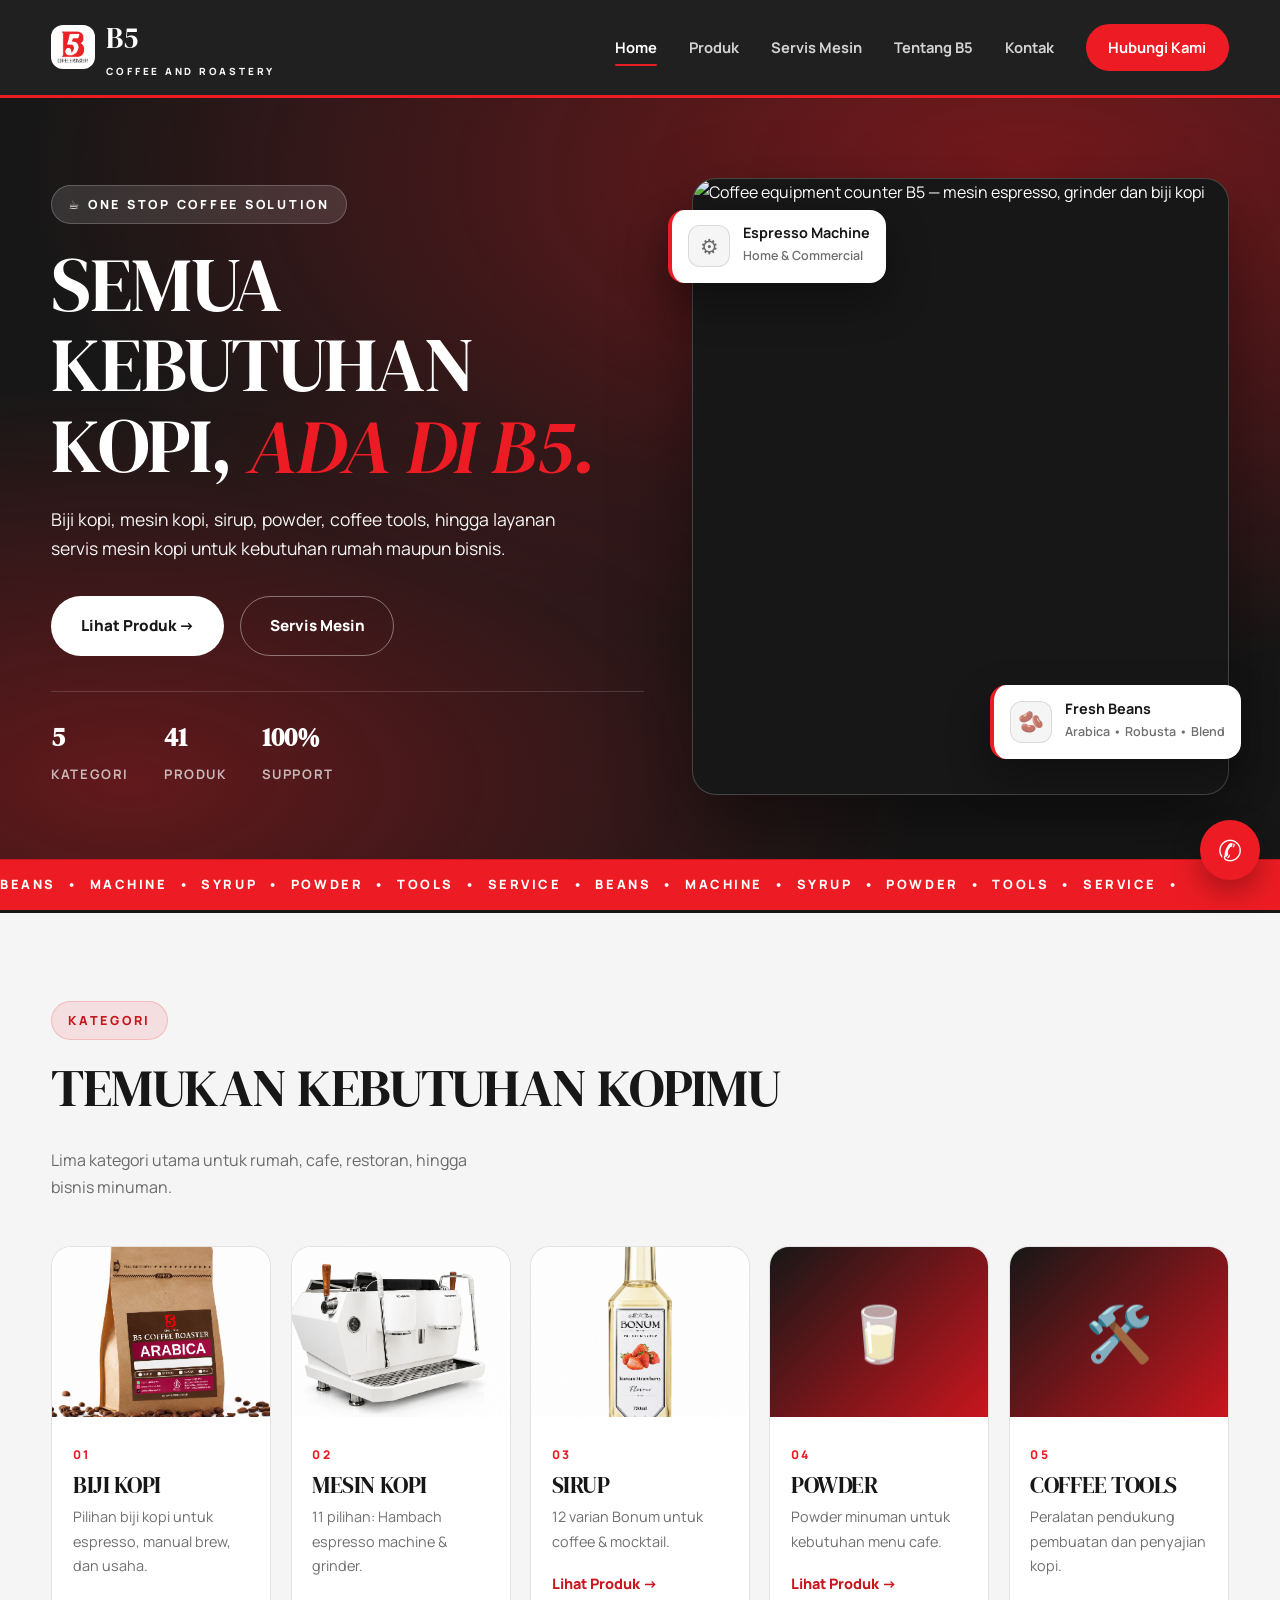
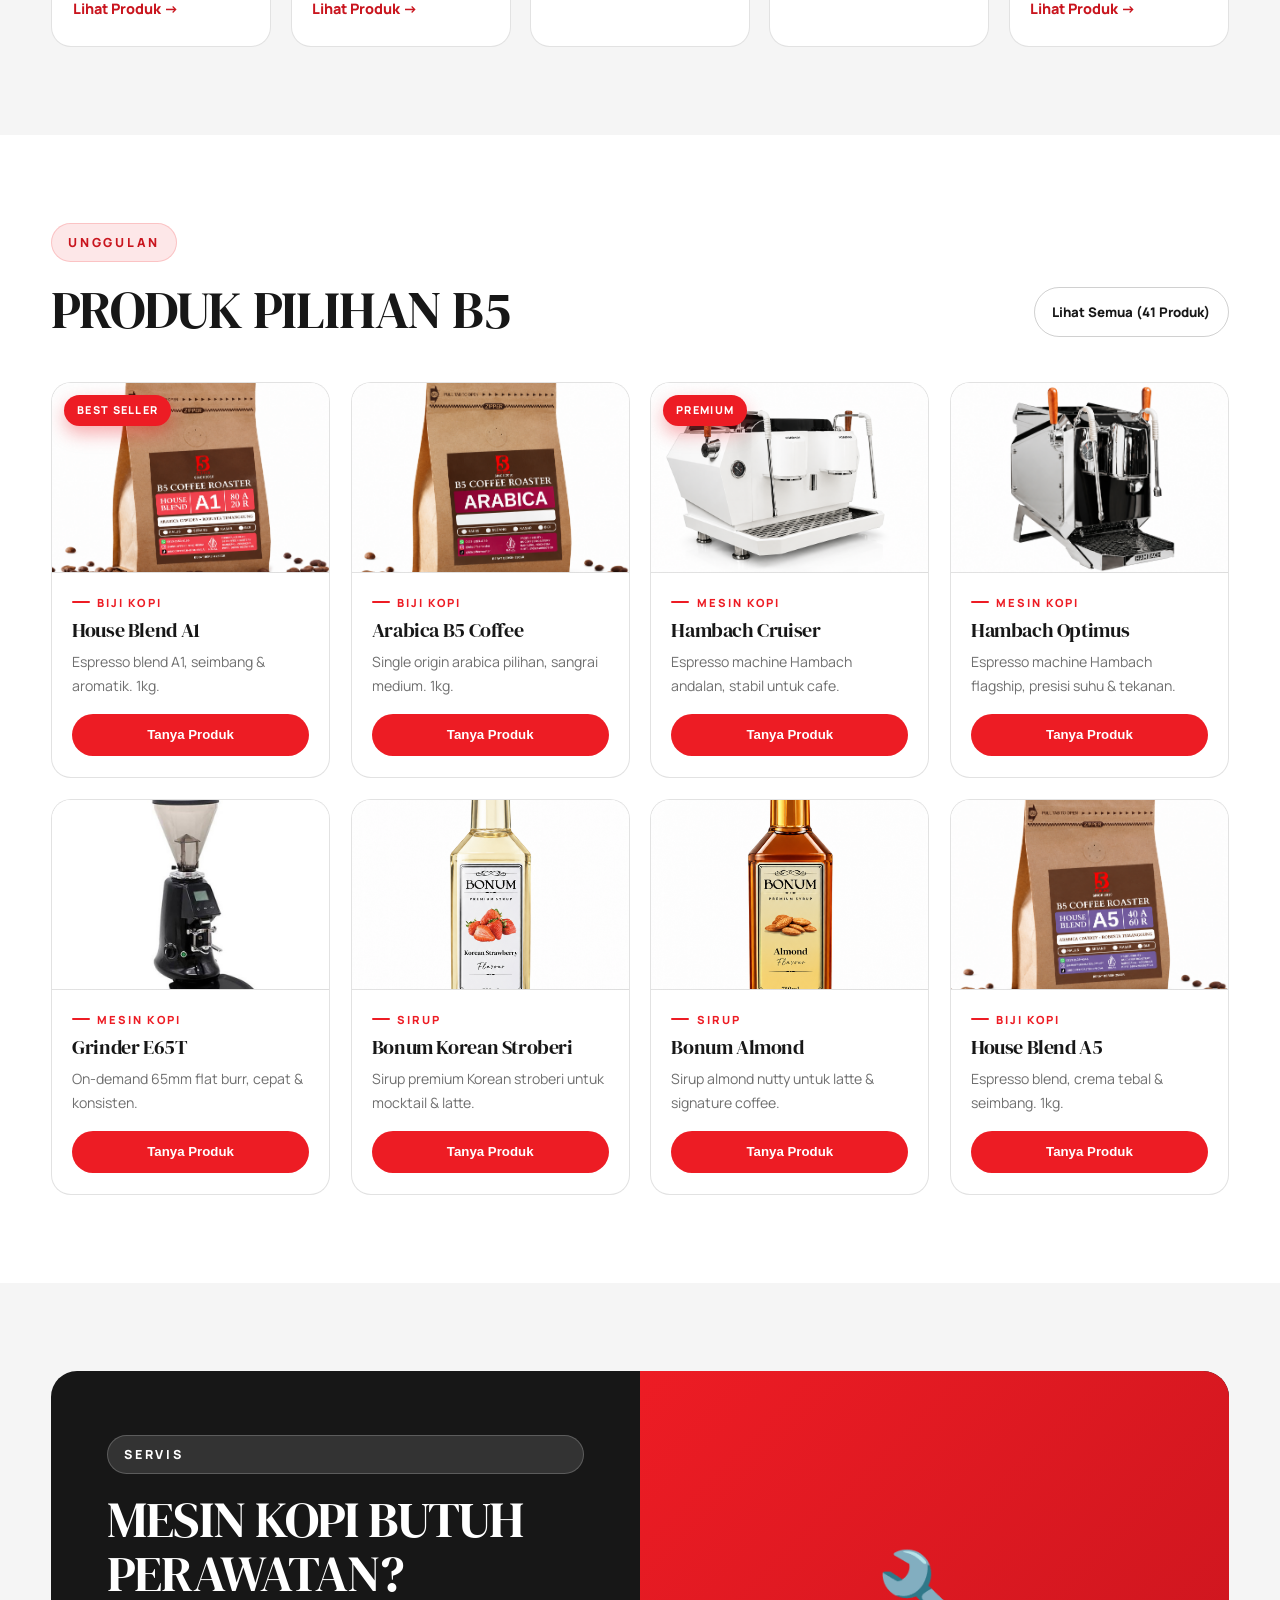
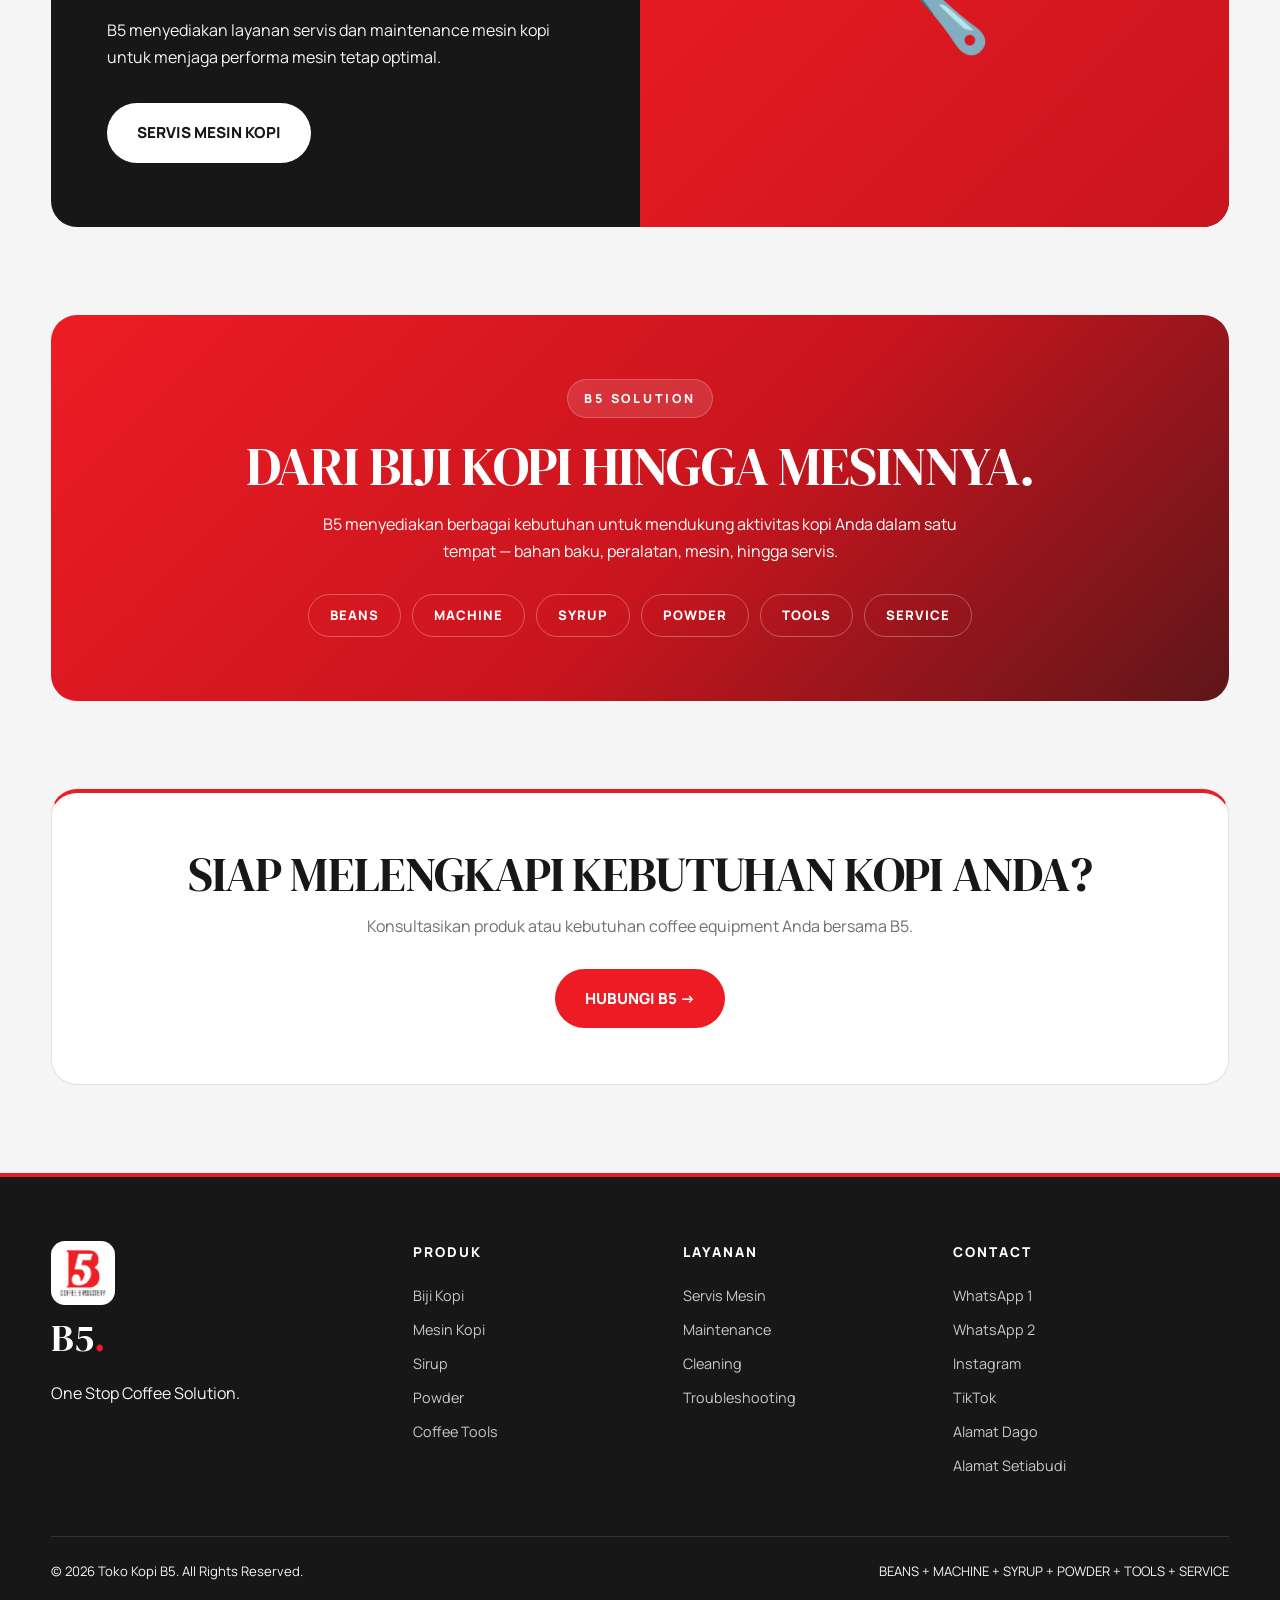
==== index.html @ 5c6857e9 "Add files via upload" ====
<!DOCTYPE html>
<html lang="id">
<head>
<meta charset="UTF-8"><meta name="viewport" content="width=device-width, initial-scale=1.0">
<title>B5 — One Stop Coffee Solution | Biji Kopi, Mesin, Sirup, Powder, Tools & Servis</title>
<meta name="description" content="B5 menyediakan biji kopi, mesin kopi, sirup, powder, coffee tools, hingga servis mesin kopi. One Stop Coffee Solution.">
<link rel="preconnect" href="https://fonts.googleapis.com"><link rel="preconnect" href="https://fonts.gstatic.com" crossorigin>
<link href="https://fonts.googleapis.com/css2?family=DM+Serif+Display:ital@0;1&family=Manrope:wght@400;600;700;800&display=swap" rel="stylesheet">
<link rel="stylesheet" href="assets/css/style.css">
<link rel="icon" href="assets/logo.jpeg">
</head>
<body>
<nav class="navbar"><div class="container nav-inner">
<a href="index.html" class="logo"><img src="assets/logo.jpeg" alt="Logo B5" class="logo-img"><span> B5<small>COFFEE AND ROASTERY</small></span></a>
<div class="nav-links" id="navLinks">
<a href="index.html" class="active">Home</a><a href="produk.html">Produk</a><a href="servis.html">Servis Mesin</a><a href="tentang.html">Tentang B5</a><a href="kontak.html">Kontak</a><a href="kontak.html" class="nav-cta">Hubungi Kami</a>
</div><button class="hamburger" aria-label="Buka menu navigasi" aria-expanded="false" aria-controls="navLinks"><span></span><span></span><span></span></button>
</div></nav>
<header class="hero"><div class="container hero-grid">
<div class="reveal visible">
<span class="eyebrow dark">☕ ONE STOP COFFEE SOLUTION</span>
<h1>SEMUA KEBUTUHAN KOPI, <span>ADA DI B5.</span></h1>
<p class="sub">Biji kopi, mesin kopi, sirup, powder, coffee tools, hingga layanan servis mesin kopi untuk kebutuhan rumah maupun bisnis.</p>
<div class="hero-btns"><a href="produk.html" class="btn btn-light">Lihat Produk →</a><a href="servis.html" class="btn btn-outline-light">Servis Mesin</a></div>
<div class="hero-stats"><div><b>5</b><span>KATEGORI</span></div><div><b>41</b><span>PRODUK</span></div><div><b>100%</b><span>SUPPORT</span></div></div>
</div>
<div class="hero-visual reveal visible">
<img class="hero-img-main" src="https://images.unsplash.com/photo-1442512595331-e89e73853f31?q=80&w=900&auto=format&fit=crop" alt="Coffee equipment counter B5 — mesin espresso, grinder dan biji kopi" loading="eager">
<div class="hero-card hc1"><span class="ic">⚙️</span><div><b>Espresso Machine</b><span>Home & Commercial</span></div></div>
<div class="hero-card hc2"><span class="ic">🫘</span><div><b>Fresh Beans</b><span>Arabica • Robusta • Blend</span></div></div>
</div></div></header>
<div class="marquee"><span class="marquee-track">BEANS &nbsp;•&nbsp; MACHINE &nbsp;•&nbsp; SYRUP &nbsp;•&nbsp; POWDER &nbsp;•&nbsp; TOOLS &nbsp;•&nbsp; SERVICE &nbsp;•&nbsp; BEANS &nbsp;•&nbsp; MACHINE &nbsp;•&nbsp; SYRUP &nbsp;•&nbsp; POWDER &nbsp;•&nbsp; TOOLS &nbsp;•&nbsp; SERVICE &nbsp;•&nbsp;&nbsp;</span></div>
<section class="section"><div class="container">
<div class="sec-head reveal"><div><span class="eyebrow">Kategori</span><h2>TEMUKAN KEBUTUHAN KOPIMU</h2></div><p>Lima kategori utama untuk rumah, cafe, restoran, hingga bisnis minuman.</p></div>
<div class="cat-grid">
<article class="cat-card reveal"><div class="cat-img has-photo"><img src="assets/arabica.png" alt="Biji Kopi B5" loading="lazy"></div><div class="body"><span class="num">01</span><h3>BIJI KOPI</h3><p>Pilihan biji kopi untuk espresso, manual brew, dan usaha.</p><a class="link-more" href="produk.html#biji">Lihat Produk →</a></div></article>
<article class="cat-card reveal"><div class="cat-img has-photo"><img src="assets/hcruiser.png" alt="Mesin Kopi Hambach B5" loading="lazy"></div><div class="body"><span class="num">02</span><h3>MESIN KOPI</h3><p>11 pilihan: Hambach espresso machine & grinder.</p><a class="link-more" href="produk.html#mesin">Lihat Produk →</a></div></article>
<article class="cat-card reveal"><div class="cat-img has-photo"><img src="assets/bonumkoreanstroberi.png" alt="Sirup Bonum B5" loading="lazy"></div><div class="body"><span class="num">03</span><h3>SIRUP</h3><p>12 varian Bonum untuk coffee & mocktail.</p><a class="link-more" href="produk.html#sirup">Lihat Produk →</a></div></article>
<article class="cat-card reveal"><div class="cat-img" style="background:linear-gradient(135deg,#171717,#C9151E)">🥛</div><div class="body"><span class="num">04</span><h3>POWDER</h3><p>Powder minuman untuk kebutuhan menu cafe.</p><a class="link-more" href="produk.html#powder">Lihat Produk →</a></div></article>
<article class="cat-card reveal"><div class="cat-img" style="background:linear-gradient(135deg,#171717,#C9151E)">🛠️</div><div class="body"><span class="num">05</span><h3>COFFEE TOOLS</h3><p>Peralatan pendukung pembuatan dan penyajian kopi.</p><a class="link-more" href="produk.html#tools">Lihat Produk →</a></div></article>
</div></div></section>
<section class="section section-cream"><div class="container">
<div class="sec-head reveal"><div><span class="eyebrow">Unggulan</span><h2>PRODUK PILIHAN B5</h2></div><a href="produk.html" class="btn btn-ghost btn-sm" style="flex:none">Lihat Semua (41 Produk)</a></div>
<div class="prod-grid">
<article class="prod-card reveal"><div class="prod-img has-photo"><img src="assets/houseblenda1.png" alt="House Blend A1 B5" loading="lazy"><span class="prod-badge">Best Seller</span></div><div class="body"><span class="pkat">Biji Kopi</span><h3>House Blend A1</h3><p>Espresso blend A1, seimbang & aromatik. 1kg.</p><div class="prod-foot"><button class="btn btn-primary btn-sm" onclick="tanyaProduk('House Blend A1')">Tanya Produk</button></div></div></article>
<article class="prod-card reveal"><div class="prod-img has-photo"><img src="assets/arabica.png" alt="Arabica B5 Coffee" loading="lazy"></div><div class="body"><span class="pkat">Biji Kopi</span><h3>Arabica B5 Coffee</h3><p>Single origin arabica pilihan, sangrai medium. 1kg.</p><div class="prod-foot"><button class="btn btn-primary btn-sm" onclick="tanyaProduk('Arabica B5 Coffee')">Tanya Produk</button></div></div></article>
<article class="prod-card reveal"><div class="prod-img has-photo"><img src="assets/hcruiser.png" alt="Hambach Cruiser Espresso Machine" loading="lazy"><span class="prod-badge">Premium</span></div><div class="body"><span class="pkat">Mesin Kopi</span><h3>Hambach Cruiser</h3><p>Espresso machine Hambach andalan, stabil untuk cafe.</p><div class="prod-foot"><button class="btn btn-primary btn-sm" onclick="tanyaProduk('Hambach Cruiser')">Tanya Produk</button></div></div></article>
<article class="prod-card reveal"><div class="prod-img has-photo"><img src="assets/hoptimus.png" alt="Hambach Optimus Espresso Machine" loading="lazy"></div><div class="body"><span class="pkat">Mesin Kopi</span><h3>Hambach Optimus</h3><p>Espresso machine Hambach flagship, presisi suhu & tekanan.</p><div class="prod-foot"><button class="btn btn-primary btn-sm" onclick="tanyaProduk('Hambach Optimus')">Tanya Produk</button></div></div></article>
<article class="prod-card reveal"><div class="prod-img has-photo"><img src="assets/e65t.jpg" alt="Grinder E65T" loading="lazy"></div><div class="body"><span class="pkat">Mesin Kopi</span><h3>Grinder E65T</h3><p>On-demand 65mm flat burr, cepat & konsisten.</p><div class="prod-foot"><button class="btn btn-primary btn-sm" onclick="tanyaProduk('Grinder E65T')">Tanya Produk</button></div></div></article>
<article class="prod-card reveal"><div class="prod-img has-photo"><img src="assets/bonumkoreanstroberi.png" alt="Bonum Korean Stroberi" loading="lazy"></div><div class="body"><span class="pkat">Sirup</span><h3>Bonum Korean Stroberi</h3><p>Sirup premium Korean stroberi untuk mocktail & latte.</p><div class="prod-foot"><button class="btn btn-primary btn-sm" onclick="tanyaProduk('Bonum Korean Stroberi')">Tanya Produk</button></div></div></article>
<article class="prod-card reveal"><div class="prod-img has-photo"><img src="assets/bonumalmond.png" alt="Bonum Almond" loading="lazy"></div><div class="body"><span class="pkat">Sirup</span><h3>Bonum Almond</h3><p>Sirup almond nutty untuk latte & signature coffee.</p><div class="prod-foot"><button class="btn btn-primary btn-sm" onclick="tanyaProduk('Bonum Almond')">Tanya Produk</button></div></div></article>
<article class="prod-card reveal"><div class="prod-img has-photo"><img src="assets/houseblenda5.png" alt="House Blend A5 B5" loading="lazy"></div><div class="body"><span class="pkat">Biji Kopi</span><h3>House Blend A5</h3><p>Espresso blend, crema tebal & seimbang. 1kg.</p><div class="prod-foot"><button class="btn btn-primary btn-sm" onclick="tanyaProduk('House Blend A5')">Tanya Produk</button></div></div></article>
</div></div></section>

<section class="section"><div class="container">
<div class="split reveal"><div class="txt"><span class="eyebrow dark">Servis</span><h2>MESIN KOPI BUTUH PERAWATAN?</h2><p>B5 menyediakan layanan servis dan maintenance mesin kopi untuk menjaga performa mesin tetap optimal.</p><div><a href="servis.html" class="btn btn-light">SERVIS MESIN KOPI</a></div></div><div class="img-side">🔧</div></div>
</div></section>
<section class="section" style="padding-top:0"><div class="container">
<div class="solution reveal"><span class="eyebrow dark">B5 Solution</span><h2>DARI BIJI KOPI HINGGA MESINNYA.</h2><p style="color:#fff;max-width:640px;margin:0 auto">B5 menyediakan berbagai kebutuhan untuk mendukung aktivitas kopi Anda dalam satu tempat — bahan baku, peralatan, mesin, hingga servis.</p><div class="chips"><span class="chip">BEANS</span><span class="chip">MACHINE</span><span class="chip">SYRUP</span><span class="chip">POWDER</span><span class="chip">TOOLS</span><span class="chip">SERVICE</span></div></div>
</div></section>
<section class="section" style="padding-top:0"><div class="container">
<div class="cta-band reveal"><h2>SIAP MELENGKAPI KEBUTUHAN KOPI ANDA?</h2><p>Konsultasikan produk atau kebutuhan coffee equipment Anda bersama B5.</p><a href="kontak.html" class="btn btn-primary">HUBUNGI B5 →</a></div>
</div></section>
<footer><div class="container"><div class="foot-grid">
<div><img src="assets/logo.jpeg" alt="Logo B5" style="width:64px;height:64px;border-radius:14px;object-fit:cover;border:1px solid rgba(255,255,255,.2);background:#fff"><div class="foot-brand">B5</div><p style="margin-top:.6rem">One Stop Coffee Solution.</p></div>
<div><h4>PRODUK</h4><a href="produk.html#biji">Biji Kopi</a><a href="produk.html#mesin">Mesin Kopi</a><a href="produk.html#sirup">Sirup</a><a href="produk.html#powder">Powder</a><a href="produk.html#tools">Coffee Tools</a></div>
<div><h4>LAYANAN</h4><a href="servis.html">Servis Mesin</a><a href="servis.html">Maintenance</a><a href="servis.html">Cleaning</a><a href="servis.html">Troubleshooting</a></div>
<div><h4>CONTACT</h4><a href="https://wa.me/6281224944782" target="_blank" rel="noopener">WhatsApp 1</a><a href="https://wa.me/6281322232066" target="_blank" rel="noopener">WhatsApp 2</a><a href="https://www.instagram.com/b5storecoffeeandservice" target="_blank" rel="noopener">Instagram</a><a href="https://www.tiktok.com/@b5storecoffeeandservice?is_from_webapp=1&sender_device=pc" target="_blank" rel="noopener">TikTok</a><a href="https://www.google.com/maps/search/?api=1&query=Jl.+Bangbayang+No.5,+Dago,+Coblong,+Kota+Bandung" target="_blank" rel="noopener">Alamat Dago</a><a href="https://www.google.com/maps/search/?api=1&query=Jl.+Dr.+Setiabudi+No.182,+Kota+Bandung" target="_blank" rel="noopener">Alamat Setiabudi</a></div>
</div><div class="copy"><span>© 2026 Toko Kopi B5. All Rights Reserved.</span><span>BEANS + MACHINE + SYRUP + POWDER + TOOLS + SERVICE</span></div></div></footer>
<a class="wa-float" href="https://wa.me/6281224944782?text=Halo%20B5!%20Saya%20mau%20tanya-tanya%20dulu." target="_blank" aria-label="WhatsApp">✆</a>
<script src="assets/js/main.js"></script>
</body></html>
---- assets/css/style.css ----
﻿/* B5 - One Stop Coffee Solution | Modern Coffee Industrial */
:root{
  --red:#ED1C24; --red-dark:#C9151E;
  --black:#171717;
  --white:#FFFFFF; --light:#F5F5F5;
  --muted:rgba(23,23,23,.62); --muted-light:rgba(245,245,245,.72);
  --line:rgba(23,23,23,.12); --line-light:rgba(255,255,255,.14);
  --card-shadow:0 20px 50px rgba(23,23,23,.10);
  --dark:#171717; --brown:#ED1C24; --brown-2:#C9151E;
  --cream:#FFFFFF; --off:#F5F5F5; --green:#ED1C24; --green-2:#171717;
  --radius:20px; --radius-sm:14px;
  --font-head:"DM Serif Display",Georgia,serif; --font-body:"Manrope",system-ui,sans-serif;
}
*{margin:0;padding:0;box-sizing:border-box}
html{scroll-behavior:smooth}
body{font-family:var(--font-body);background:var(--off);color:var(--dark);line-height:1.7;overflow-x:hidden}
img{max-width:100%;display:block}
a{text-decoration:none;color:inherit}
.container{width:min(1180px,92%);margin:0 auto}
h1,h2,h3{font-family:var(--font-head);font-weight:400;line-height:1.05;letter-spacing:-.02em}
.eyebrow{display:inline-flex;align-items:center;gap:.6rem;font-size:.78rem;font-weight:800;letter-spacing:.22em;text-transform:uppercase;color:var(--red-dark);background:rgba(237,28,36,.1);border:1px solid rgba(237,28,36,.18);padding:.5rem 1rem;border-radius:100px;margin-bottom:1.2rem}
.eyebrow.dark{background:rgba(255,255,255,.12);color:#fff;border-color:rgba(255,255,255,.2)}
.btn{display:inline-flex;align-items:center;justify-content:center;gap:.6rem;padding:1rem 1.8rem;border-radius:100px;font-weight:800;font-size:.95rem;transition:.3s;border:1.5px solid transparent;cursor:pointer}
.btn-primary{background:var(--red);color:#fff}
.btn-primary:hover{background:var(--red-dark);transform:translateY(-2px);box-shadow:0 12px 30px rgba(237,28,36,.35)}
.btn-ghost{border-color:rgba(23,23,23,.2);color:var(--dark);background:transparent}
.btn-ghost:hover{background:var(--dark);color:#fff}
.btn-light{background:#fff;color:var(--black)}
.btn-light:hover{background:var(--red);color:#fff;transform:translateY(-2px)}
.btn-outline-light{border-color:rgba(255,255,255,.4);color:#fff}
.btn-outline-light:hover{background:#fff;color:var(--dark)}
/* NAVBAR */
.navbar{position:sticky;top:0;z-index:100;background:rgba(23,23,23,.96);backdrop-filter:blur(14px);border-bottom:3px solid var(--red);color:#fff}
.nav-inner{display:flex;align-items:center;justify-content:space-between;padding:.9rem 0}
.logo{display:flex;align-items:center;gap:.7rem;font-family:var(--font-head);font-size:1.8rem}
.logo-mark{width:44px;height:44px;border-radius:12px;background:linear-gradient(135deg,var(--red),var(--red-dark));display:grid;place-items:center;font-size:1.4rem;color:#fff;font-family:var(--font-head);border:1px solid rgba(255,255,255,.25);overflow:hidden}
.logo-img{width:44px;height:44px;border-radius:12px;object-fit:cover;display:block;border:1px solid rgba(255,255,255,.25);background:#fff;flex-shrink:0}
.logo small{display:block;font-family:var(--font-body);font-size:.62rem;letter-spacing:.28em;font-weight:800;color:#F5F5F5}
.nav-links{display:flex;gap:2rem;align-items:center}
.nav-links a{font-size:.92rem;font-weight:700;opacity:.8;transition:.2s;position:relative}
.nav-links a:hover,.nav-links a.active{opacity:1;color:#fff}
.nav-links a.active::after{content:"";position:absolute;left:0;bottom:-6px;width:100%;height:2px;background:var(--red);border-radius:2px}
.nav-cta{background:var(--red);color:#fff!important;opacity:1!important;padding:.7rem 1.4rem;border-radius:100px}
.nav-cta:hover{background:var(--red-dark)!important;transform:translateY(-1px)}
.hamburger{display:none;background:rgba(255,255,255,.06);border:1px solid rgba(255,255,255,.2);color:#fff;cursor:pointer;width:44px;height:44px;border-radius:12px;flex-direction:column;align-items:center;justify-content:center}
.hamburger span{display:block;width:20px;height:2px;background:#fff;border-radius:2px;transition:.3s ease}
.hamburger span+span{margin-top:5px}
/* HERO */
.hero{background:radial-gradient(1000px 500px at 80% 10%,rgba(237,28,36,.45),transparent),radial-gradient(800px 400px at 10% 90%,rgba(237,28,36,.35),transparent),var(--dark);color:#fff;padding:5rem 0 4rem;position:relative;overflow:hidden}
.hero-grid{display:grid;grid-template-columns:1.05fr .95fr;gap:3rem;align-items:center}
.hero h1{font-size:clamp(2.8rem,6vw,4.8rem);margin-bottom:1.2rem}
.hero h1 span{font-style:italic;color:var(--red)}
.hero p.sub{color:#F5F5F5;font-size:1.1rem;max-width:520px;margin-bottom:2rem}
.hero-btns{display:flex;gap:1rem;flex-wrap:wrap;margin-bottom:2.2rem}
.hero-stats{display:flex;gap:2.2rem;flex-wrap:wrap;border-top:1px solid rgba(255,255,255,.15);padding-top:1.5rem}
.hero-stats b{font-family:var(--font-head);font-size:1.6rem;display:block}
.hero-stats span{font-size:.82rem;letter-spacing:.12em;font-weight:700;color:rgba(245,245,245,.72)}
.hero-visual{position:relative}
.hero-img-main{border-radius:24px;overflow:hidden;border:1px solid rgba(255,255,255,.2);box-shadow:0 30px 80px rgba(0,0,0,.45);aspect-ratio:4/4.6;object-fit:cover;width:100%;background:linear-gradient(180deg,#171717,#171717)}
.hero-card{position:absolute;background:#fff;color:var(--dark);border-radius:16px;padding:.9rem 1rem;display:flex;gap:.8rem;align-items:center;box-shadow:0 18px 40px rgba(0,0,0,.35);backdrop-filter:blur(6px);border-left:4px solid var(--red)}
.hero-card .ic{width:42px;height:42px;border-radius:12px;display:grid;place-items:center;font-size:1.3rem;background:var(--light);border:1px solid var(--line)}
.hero-card b{font-size:.9rem;display:block;line-height:1.2}
.hero-card span{font-size:.78rem;color:var(--muted);font-weight:600}
.hc1{left:-24px;top:32px;animation:float 4s ease-in-out infinite}
.hc2{right:-12px;bottom:36px;animation:float 5s ease-in-out infinite reverse}
@keyframes float{0%,100%{transform:translateY(0)}50%{transform:translateY(-10px)}}
.marquee{background:var(--red);color:#fff;overflow:hidden;white-space:nowrap;padding:.9rem 0;font-weight:800;letter-spacing:.2em;font-size:.8rem;border-top:1px solid var(--red-dark);border-bottom:3px solid var(--black)}
.marquee-track{display:inline-block;animation:marq 22s linear infinite}
@keyframes marq{to{transform:translateX(-50%)}}
/* ===== Sections & cards ===== */
.section{padding:5.5rem 0}
.section-cream{background:#fff}
.section-dark{background:var(--black);color:#fff}
.sec-head{display:flex;justify-content:space-between;align-items:end;gap:2rem;margin-bottom:2.8rem;flex-wrap:wrap}
.sec-head h2{font-size:clamp(2rem,4.5vw,3.3rem)}
.sec-head p{color:var(--muted);max-width:460px}
.section-dark .sec-head p{color:rgba(245,245,245,.72)}
.cat-grid{display:grid;grid-template-columns:repeat(5,1fr);gap:1.2rem}
.cat-card{background:#fff;border:1px solid var(--line);border-radius:var(--radius);overflow:hidden;transition:.35s;display:flex;flex-direction:column}
.cat-card:hover{transform:translateY(-8px);box-shadow:var(--card-shadow);border-color:var(--red)}
.cat-img{height:170px;display:grid;place-items:center;font-size:3.4rem;position:relative;overflow:hidden;background:linear-gradient(135deg,#171717,#C9151E)!important;color:#fff}
.cat-card .body{padding:1.4rem 1.3rem 1.5rem}
.cat-card .num{font-size:.75rem;font-weight:800;letter-spacing:.2em;color:var(--red)}
.cat-card h3{font-size:1.45rem;margin:.4rem 0 .5rem}
.cat-card p{font-size:.9rem;color:var(--muted);margin-bottom:1rem}
.link-more{font-weight:800;font-size:.9rem;color:var(--red-dark);display:inline-flex;gap:.4rem;align-items:center}
.prod-grid{display:grid;grid-template-columns:repeat(4,1fr);gap:1.3rem}
.prod-card{background:#fff;border:1px solid var(--line);border-radius:var(--radius);overflow:hidden;transition:transform .35s ease,box-shadow .35s ease,border-color .35s ease;display:flex;flex-direction:column;position:relative}
.prod-card:hover{transform:translateY(-8px);box-shadow:0 24px 55px rgba(23,23,23,.14);border-color:rgba(237,28,36,.4)}
.prod-img{height:190px;display:grid;place-items:center;font-size:3.6rem;position:relative;background:linear-gradient(135deg,#fff,#F5F5F5)!important;border-bottom:1px solid var(--line);overflow:hidden}
.prod-img img{width:100%;height:100%;object-fit:cover;display:block;transition:transform .5s ease}
.prod-card:hover .prod-img img{transform:scale(1.07)}
.prod-img.has-photo{display:block;padding:0;font-size:0}
.cat-img img{width:100%;height:100%;object-fit:cover;display:block;transition:transform .5s ease}
.cat-card:hover .cat-img img{transform:scale(1.07)}
.cat-img.has-photo{padding:0;font-size:0;display:block}
.prod-img::after{content:"";position:absolute;inset:auto -30% -55% -30%;height:90%;background:radial-gradient(closest-side,rgba(237,28,36,.10),transparent);opacity:0;transition:.35s}
.prod-card:hover .prod-img::after{opacity:1}
.prod-img .emoji-float{display:inline-block;transition:transform .35s ease;filter:drop-shadow(0 10px 14px rgba(23,23,23,.18))}
.prod-card:hover .prod-img .emoji-float{transform:scale(1.12) rotate(-4deg)}
.prod-badge{position:absolute;top:12px;left:12px;background:var(--red);color:#fff;font-size:.68rem;font-weight:800;letter-spacing:.12em;padding:.4rem .8rem;border-radius:100px;text-transform:uppercase;box-shadow:0 8px 18px rgba(237,28,36,.35);z-index:2}
.prod-card .body{padding:1.25rem 1.25rem 1.3rem;display:flex;flex-direction:column;flex:1}
.prod-card .pkat{font-size:.7rem;font-weight:800;letter-spacing:.18em;color:var(--red);text-transform:uppercase;display:inline-flex;align-items:center;gap:.45rem}
.prod-card .pkat::before{content:"";width:18px;height:2px;background:var(--red);border-radius:2px;display:inline-block}
.prod-card h3{font-size:1.22rem;margin:.45rem 0 .4rem;line-height:1.25}
.prod-card p{font-size:.88rem;color:var(--muted);margin-bottom:1rem;min-height:44px}
.prod-foot{display:flex;gap:.6rem;margin-top:auto}
.prod-foot .btn{width:100%}
.btn-sm{padding:.8rem 1.1rem;font-size:.83rem;flex:1}
/* ===== SHOP toolbar (sticky filter + search + count) ===== */
.shop-toolbar{position:sticky;top:76px;z-index:50;background:rgba(245,245,245,.9);backdrop-filter:blur(12px);border:1px solid var(--line);border-radius:18px;padding:.8rem;display:flex;gap:.7rem;align-items:center;margin:0 0 1.6rem;box-shadow:0 10px 30px rgba(23,23,23,.06)}
.shop-search{flex:1;display:flex;align-items:center;gap:.6rem;background:#fff;border:1.5px solid var(--line);border-radius:100px;padding:.55rem .6rem .55rem 1rem;min-width:0}
.shop-search:focus-within{border-color:var(--red);box-shadow:0 0 0 4px rgba(237,28,36,.1)}
.shop-search .s-ic{font-size:1rem;opacity:.6;flex-shrink:0}
.shop-search input{flex:1;border:0;outline:0;background:transparent;font-family:inherit;font-size:.9rem;font-weight:600;color:var(--black);min-width:0}
.shop-search input::placeholder{color:rgba(23,23,23,.4);font-weight:600}
.shop-clear{border:0;background:var(--light);color:var(--black);width:30px;height:30px;border-radius:50%;cursor:pointer;font-size:1rem;line-height:1;display:none;flex-shrink:0}
.shop-clear.show{display:grid;place-items:center}
.shop-clear:hover{background:var(--red);color:#fff}
.shop-count{flex-shrink:0;font-size:.78rem;font-weight:800;letter-spacing:.06em;background:var(--black);color:#fff;border-radius:100px;padding:.55rem 1rem;white-space:nowrap}
.shop-count b{color:#fff}
.filter-bar{display:flex;gap:.6rem;flex-wrap:wrap;margin:0 0 1.4rem}
.filter-btn{border:1.5px solid var(--line);background:#fff;padding:.7rem 1.2rem;border-radius:100px;font-weight:800;font-size:.82rem;cursor:pointer;transition:.25s;display:inline-flex;align-items:center;gap:.5rem}
.filter-btn .f-dot{width:8px;height:8px;border-radius:50%;background:rgba(23,23,23,.2);transition:.25s}
.filter-btn:hover{border-color:var(--red);color:var(--red-dark);transform:translateY(-1px)}
.filter-btn:hover .f-dot{background:var(--red)}
.filter-btn.active{background:var(--red);color:#fff;border-color:var(--red);box-shadow:0 10px 24px rgba(237,28,36,.3)}
.filter-btn.active .f-dot{background:#fff}
.cat-title{grid-column:1/-1;font-family:var(--font-head);font-size:1.7rem;margin:1.2rem 0 .2rem;display:flex;align-items:center;gap:1rem}
.cat-title .cat-num{font-family:var(--font-body);font-size:.72rem;font-weight:800;letter-spacing:.14em;background:var(--black);color:#fff;border-radius:100px;padding:.4rem .9rem;flex-shrink:0}
.cat-title .cat-name{white-space:nowrap}
.cat-title::after{content:"";flex:1;height:1px;background:var(--line)}
.cat-sub{grid-column:1/-1;color:var(--muted);font-size:.88rem;margin:-.1rem 0 .4rem}
.prod-empty{grid-column:1/-1;text-align:center;background:#fff;border:1.5px dashed rgba(23,23,23,.25);border-radius:var(--radius);padding:3rem 1.5rem;display:none}
.prod-empty.show{display:block}
.prod-empty .big{font-size:3rem;margin-bottom:.6rem}
.prod-empty h3{font-size:1.5rem;margin-bottom:.3rem}
.prod-empty p{color:var(--muted);font-size:.9rem;margin-bottom:1.2rem}
/* ===== CTA konsultasi produk ===== */
.shop-cta{margin-top:3rem;background:linear-gradient(135deg,var(--red) 0%,var(--red-dark) 55%,var(--black) 135%);border-radius:24px;padding:2.8rem 2rem;text-align:center;color:#fff;position:relative;overflow:hidden}
.shop-cta::before{content:"";position:absolute;top:-70px;right:-70px;width:240px;height:240px;border-radius:50%;background:rgba(255,255,255,.12)}
.shop-cta::after{content:"";position:absolute;bottom:-90px;left:-60px;width:260px;height:260px;border-radius:50%;background:rgba(255,255,255,.08)}
.shop-cta h2{font-size:clamp(1.5rem,4vw,2.3rem);margin-bottom:.5rem;position:relative;z-index:1}
.shop-cta p{opacity:.92;font-size:.95rem;max-width:560px;margin:0 auto 1.5rem;position:relative;z-index:1}
.shop-cta .row{display:flex;gap:.8rem;justify-content:center;flex-wrap:wrap;position:relative;z-index:1}

.split{display:grid;grid-template-columns:1fr 1fr;gap:0;border-radius:26px;overflow:hidden;background:var(--black);color:#fff}
.split .txt{padding:4rem 3.5rem;display:flex;flex-direction:column;justify-content:center}
.split h2{font-size:clamp(2rem,4vw,3.2rem);margin-bottom:1rem}
.split p{color:#F5F5F5;margin-bottom:2rem}
.split .img-side{min-height:380px;display:grid;place-items:center;font-size:6rem;background:linear-gradient(135deg,#ED1C24,#C9151E);color:#fff}
.solution{background:linear-gradient(135deg,var(--red) 0%,var(--red-dark) 55%,var(--black) 130%);color:#fff;border-radius:26px;padding:4rem 3.5rem;text-align:center;position:relative;overflow:hidden}
.solution h2{font-size:clamp(2rem,4.5vw,3.4rem);margin-bottom:1rem}
.chips{display:flex;gap:.7rem;justify-content:center;flex-wrap:wrap;margin:1.8rem 0 0}
.chip{border:1px solid rgba(255,255,255,.3);padding:.6rem 1.3rem;border-radius:100px;font-weight:800;font-size:.82rem;letter-spacing:.08em}
.cta-band{background:#fff;border:1px solid var(--line);border-top:4px solid var(--red);border-radius:26px;padding:3.5rem;text-align:center}
.cta-band h2{font-size:clamp(1.9rem,4vw,3rem);margin-bottom:.8rem}
.cta-band p{color:var(--muted);margin-bottom:1.8rem}
/* CTA khusus halaman Tentang — gradien gelap premium */
.cta-about{background:radial-gradient(700px 320px at 50% -20%,rgba(237,28,36,.55),transparent),linear-gradient(135deg,#232323,#171717 60%,#3a0d10);color:#fff;border:1px solid rgba(255,255,255,.14);border-top:4px solid var(--red);position:relative;overflow:hidden}
.cta-about::before{content:"☕";position:absolute;right:22px;top:6px;font-size:5rem;opacity:.14}
.cta-about h2{color:#fff}
.cta-about p{color:rgba(245,245,245,.8);max-width:620px;margin:0 auto 1.4rem}
.cta-about-points{display:flex;gap:.6rem;justify-content:center;flex-wrap:wrap;margin-bottom:1.8rem}
.cta-about-points span{border:1px solid rgba(255,255,255,.3);padding:.45rem 1.1rem;border-radius:100px;font-weight:800;font-size:.78rem;letter-spacing:.1em;text-transform:uppercase}
.cta-about-btns{display:flex;gap:.8rem;justify-content:center;flex-wrap:wrap}
.page-hero{background:radial-gradient(800px 400px at 70% 20%,rgba(237,28,36,.5),transparent),var(--black);color:#fff;padding:4.5rem 0;text-align:center;border-bottom:4px solid var(--red)}
.page-hero h1{font-size:clamp(2.4rem,5.5vw,4rem);margin-bottom:.8rem}
.page-hero p{color:#F5F5F5;max-width:640px;margin:0 auto}
.filter-bar{display:flex;gap:.7rem;flex-wrap:wrap;justify-content:center;margin:2.5rem 0}
.filter-btn{border:1.5px solid var(--line);background:#fff;padding:.7rem 1.4rem;border-radius:100px;font-weight:800;font-size:.85rem;cursor:pointer;transition:.25s}
.filter-btn:hover{border-color:var(--red);color:var(--red-dark)}
.filter-btn.active{background:var(--red);color:#fff;border-color:var(--red)}
.cat-title{grid-column:1/-1;font-family:var(--font-head);font-size:1.9rem;margin:1.5rem 0 .2rem;display:flex;align-items:center;gap:1rem}
.cat-title::after{content:"";flex:1;height:1px;background:var(--line)}


.svc-grid{display:grid;grid-template-columns:repeat(4,1fr);gap:1.2rem}
.svc-card{background:#fff;border:1px solid var(--line);border-radius:var(--radius);padding:2rem 1.6rem;transition:transform .3s ease,box-shadow .3s ease,background .3s ease;position:relative;overflow:hidden;display:flex;flex-direction:column}
.svc-card::before{content:"";position:absolute;top:0;left:0;right:0;height:4px;background:linear-gradient(90deg,var(--red),var(--red-dark));transform:scaleX(0);transform-origin:left;transition:.35s ease}
.svc-card:hover{background:var(--dark);color:#fff;transform:translateY(-6px);box-shadow:0 24px 55px rgba(23,23,23,.18);border-color:var(--dark)}
.svc-card:hover::before{transform:scaleX(1)}
.svc-card:hover p{color:rgba(245,245,245,.72)}
.svc-card .ic{font-size:2.2rem;margin-bottom:1rem;background:var(--light);width:64px;height:64px;display:grid;place-items:center;border-radius:16px;border:1px solid var(--line);transition:.3s}
.svc-card:hover .ic{background:var(--red);border-color:var(--red);transform:scale(1.06) rotate(-4deg)}
.svc-card h3{font-size:1.3rem;margin-bottom:.4rem;letter-spacing:.02em}
.svc-card p{font-size:.88rem;color:var(--muted);margin-bottom:1rem}
.svc-num{position:absolute;top:1.1rem;right:1.3rem;font-family:var(--font-head);font-size:2rem;color:rgba(23,23,23,.1);line-height:1}
.svc-card:hover .svc-num{color:rgba(255,255,255,.16)}
.svc-list{list-style:none;margin:0 0 1.2rem;display:grid;gap:.45rem;font-size:.83rem;font-weight:600}
.svc-list li{display:flex;gap:.5rem;align-items:flex-start}
.svc-list li::before{content:"âœ“";flex-shrink:0;width:20px;height:20px;border-radius:50%;background:rgba(237,28,36,.1);color:var(--red-dark);font-size:.7rem;font-weight:800;display:grid;place-items:center;margin-top:.1rem}
.svc-card:hover .svc-list li::before{background:var(--red);color:#fff}
.svc-link{margin-top:auto;font-weight:800;font-size:.85rem;color:var(--red-dark);display:inline-flex;align-items:center;gap:.4rem}
.svc-card:hover .svc-link{color:#fff}
.page-hero .hero-meta{display:flex;gap:.6rem;justify-content:center;flex-wrap:wrap;margin-top:1.4rem}
.page-hero .hero-meta span{font-size:.75rem;font-weight:800;letter-spacing:.08em;border:1px solid rgba(255,255,255,.25);background:rgba(255,255,255,.08);padding:.5rem 1rem;border-radius:100px}
.page-hero .row{display:flex;gap:.8rem;justify-content:center;flex-wrap:wrap;margin-top:1.6rem}
.page-hero .stats-mini{display:flex;gap:2rem;justify-content:center;flex-wrap:wrap;margin-top:1.8rem;padding-top:1.4rem;border-top:1px solid rgba(255,255,255,.14)}
.page-hero .stats-mini b{font-family:var(--font-head);font-size:1.5rem;display:block}
.page-hero .stats-mini span{font-size:.72rem;font-weight:800;letter-spacing:.14em;color:rgba(245,245,245,.7)}
.dark-block{margin-top:2.8rem}
.dark-block:first-of-type{margin-top:2rem}
.dark-label{display:inline-flex;align-items:center;gap:.5rem;font-size:.75rem;font-weight:800;letter-spacing:.2em;color:var(--red);margin-bottom:.6rem}
.dark-label::before{content:"";width:26px;height:2px;background:var(--red);border-radius:2px;display:inline-block}
.dark-block h2{font-size:clamp(1.6rem,3.5vw,2.4rem);margin-bottom:.4rem}
.dark-block>p{color:rgba(245,245,245,.7);font-size:.92rem;max-width:620px}
.step{background:#1E1E1E;border:1px solid rgba(255,255,255,.12);border-radius:var(--radius);padding:1.7rem 1.1rem 1.5rem;text-align:center;position:relative;transition:.3s}
.step:hover{transform:translateY(-6px);border-color:var(--red);box-shadow:0 18px 40px rgba(237,28,36,.18)}
.step h4{margin:.2rem 0 .3rem;font-size:.98rem}
.step p{font-size:.8rem;color:rgba(245,245,245,.7);line-height:1.55}
.machine-tags{display:flex;gap:.6rem;flex-wrap:wrap;margin-top:1.3rem}
.machine-tags span{background:rgba(255,255,255,.07);border:1px solid rgba(255,255,255,.16);padding:.65rem 1.15rem;border-radius:100px;font-size:.83rem;font-weight:700;transition:.25s;cursor:default}
.machine-tags span:hover{background:var(--red);border-color:var(--red);transform:translateY(-2px);box-shadow:0 10px 22px rgba(237,28,36,.35)}
.why-grid{display:grid;grid-template-columns:repeat(3,1fr);gap:1rem;margin-top:1.3rem}
.why-item{background:rgba(255,255,255,.05);border:1px solid rgba(255,255,255,.12);border-radius:16px;padding:1.3rem 1.2rem;display:flex;gap:.9rem;align-items:flex-start;transition:.3s}
.why-item:hover{background:rgba(237,28,36,.12);border-color:rgba(237,28,36,.45);transform:translateY(-3px)}
.why-item .w-ic{width:44px;height:44px;flex-shrink:0;border-radius:12px;background:linear-gradient(135deg,var(--red),var(--red-dark));display:grid;place-items:center;font-size:1.3rem}
.why-item b{display:block;font-size:.95rem;margin-bottom:.15rem}
.why-item p{font-size:.82rem;color:rgba(245,245,245,.7)}
.steps{display:grid;grid-template-columns:repeat(5,1fr);gap:1rem;margin-top:1.6rem;position:relative}
.steps::before{content:"";position:absolute;top:44px;left:5%;right:5%;height:2px;background:linear-gradient(90deg,transparent,rgba(237,28,36,.6) 20%,rgba(237,28,36,.6) 80%,transparent);z-index:0}
.step{z-index:1}
.step .s-ic{width:52px;height:52px;margin:0 auto .8rem;border-radius:50%;background:rgba(237,28,36,.12);border:2px solid rgba(237,28,36,.5);display:grid;place-items:center;font-size:1.4rem}
.step b.n{font-family:var(--font-body);font-size:.7rem;font-weight:800;letter-spacing:.2em;color:#fff!important;background:var(--red);border-radius:100px;padding:.25rem .8rem;display:inline-block!important;margin-bottom:.5rem}
.svc-cta{margin-top:3rem;background:linear-gradient(135deg,var(--red) 0%,var(--red-dark) 55%,var(--black) 135%);border-radius:24px;padding:2.8rem 2rem;text-align:center;position:relative;overflow:hidden;border:1px solid rgba(255,255,255,.15)}
.svc-cta::before{content:"ðŸ”§";position:absolute;right:1.2rem;top:.6rem;font-size:5rem;opacity:.16;transform:rotate(-12deg)}
.svc-cta h2{font-size:clamp(1.5rem,4vw,2.3rem);margin-bottom:.5rem}
.svc-cta p{opacity:.92;font-size:.93rem;max-width:560px;margin:0 auto 1.4rem}
.svc-cta .row{display:flex;gap:.8rem;justify-content:center;flex-wrap:wrap}
.svc-note{margin-top:1.1rem;font-size:.78rem;font-weight:700;letter-spacing:.05em;opacity:.85}
.val-grid{display:grid;grid-template-columns:repeat(3,1fr);gap:1.2rem}
.val-card{background:#fff;border:1px solid var(--line);border-radius:var(--radius);padding:2rem;transition:.3s}
.val-card:hover{box-shadow:var(--card-shadow);transform:translateY(-5px);border-color:rgba(237,28,36,.35)}
.val-card .ic{width:56px;height:56px;border-radius:14px;background:rgba(237,28,36,.08);border:1px solid rgba(237,28,36,.18);display:grid;place-items:center;font-size:1.6rem}
.offer-grid{display:grid;grid-template-columns:repeat(3,1fr);gap:1.2rem}
.offer{background:var(--dark);color:#fff;border-radius:var(--radius);padding:2rem;border:1px solid rgba(255,255,255,.12)}
.offer h3{font-family:var(--font-body);font-weight:800;font-size:.95rem;color:#fff;margin:.8rem 0 .4rem;letter-spacing:.08em}
.offer p{color:rgba(245,245,245,.72);font-size:.9rem}
.offer:nth-child(even){background:#fff;color:var(--black);border-color:var(--line)}
.offer:nth-child(even) h3{color:var(--red)}
.offer:nth-child(even) p{color:var(--muted)}
.contact-grid{display:grid;grid-template-columns:.9fr 1.1fr;gap:1.5rem;align-items:start}
.contact-info{display:grid;gap:1rem}
.c-item{background:#fff;border:1px solid var(--line);border-radius:14px;padding:1.3rem 1.4rem;display:flex;gap:1rem;align-items:center}
.c-item .ic{width:48px;height:48px;border-radius:14px;background:var(--light);display:grid;place-items:center;flex-shrink:0;border:1px solid var(--line);overflow:hidden;padding:8px}
.c-item .ic img{width:100%;height:100%;object-fit:contain;display:block}
.c-item b{display:block;font-size:.95rem}
.c-item span{font-size:.87rem;color:var(--muted)}
.form-card{background:#fff;border:1px solid var(--line);border-top:4px solid var(--red);border-radius:var(--radius);padding:2.2rem}
.form-card label{font-size:.82rem;font-weight:800;letter-spacing:.06em;display:block;margin:1rem 0 .4rem}
.form-card input,.form-card select,.form-card textarea{width:100%;border:1.5px solid var(--line);border-radius:12px;padding:.9rem 1rem;font-family:inherit;font-size:.95rem;background:var(--light);color:var(--black)}
.form-card input:focus,.form-card select:focus,.form-card textarea:focus{outline:none;border-color:var(--red);background:#fff;box-shadow:0 0 0 4px rgba(237,28,36,.12)}
.form-row{display:grid;grid-template-columns:1fr 1fr;gap:1rem}
footer{background:#171717;color:#F5F5F5;padding:4rem 0 1.5rem;border-top:4px solid var(--red)}
.foot-grid{display:grid;grid-template-columns:1.4fr 1fr 1fr 1.2fr;gap:2.5rem;margin-bottom:3rem}
.foot-grid h4{color:#fff;font-weight:800;font-size:.85rem;letter-spacing:.15em;margin-bottom:1.2rem}
.foot-grid a{display:block;font-size:.9rem;margin-bottom:.6rem;opacity:.8}
.foot-grid a:hover{opacity:1;color:var(--red)}
.foot-brand{font-family:var(--font-head);font-size:2.4rem;color:#fff}
.foot-brand::after{content:".";color:var(--red)}
.copy{border-top:1px solid rgba(255,255,255,.12);padding-top:1.4rem;display:flex;justify-content:space-between;flex-wrap:wrap;gap:.5rem;font-size:.82rem}
.wa-float{position:fixed;right:20px;bottom:20px;z-index:200;background:#ED1C24;color:#fff;width:60px;height:60px;border-radius:50%;display:grid;place-items:center;font-size:1.8rem;box-shadow:0 12px 30px rgba(0,0,0,.3);transition:.3s}
.wa-float:hover{transform:scale(1.1);background:var(--red-dark)}
::selection{background:var(--red);color:#fff}
.reveal{opacity:0;transform:translateY(28px);transition:.7s ease}
.reveal.visible{opacity:1;transform:none}
/* ===== RESPONSIVE BASE FIXES ===== */
.nav-inner{gap:1rem}
.logo{flex-shrink:0;min-width:0}
.nav-links{transition:.35s}
.hero-visual{width:100%;max-width:560px;margin-inline:auto}
.hero-img-main{width:100%;height:auto}
.hero-btns .btn{min-height:48px}
.filter-bar{scrollbar-width:none}
.filter-bar::-webkit-scrollbar{display:none}
.cat-title{min-width:0;overflow-wrap:anywhere}
.prod-card p{overflow-wrap:anywhere}
.step,.svc-card,.val-card,.offer{min-width:0}
img{height:auto}
body.no-scroll{overflow:hidden}
.nav-overlay{position:fixed;inset:0;background:rgba(0,0,0,.55);backdrop-filter:blur(2px);opacity:0;pointer-events:none;transition:.3s;z-index:98}
.nav-overlay.show{opacity:1;pointer-events:auto}
/* ===== RESPONSIVE ===== */
@media(max-width:1020px){
.cat-grid{grid-template-columns:repeat(3,1fr)}
.prod-grid{grid-template-columns:repeat(2,1fr)}
.svc-grid{grid-template-columns:repeat(2,1fr)}
.steps{grid-template-columns:repeat(3,1fr)}
.val-grid,.offer-grid{grid-template-columns:repeat(2,1fr)}
.hero-grid{grid-template-columns:1fr;gap:2.5rem}
.hero{padding:3.5rem 0 3rem}
.hero-visual{max-width:520px}
.split{grid-template-columns:1fr}
.split .img-side{min-height:240px;font-size:4.5rem}
.foot-grid{grid-template-columns:1fr 1fr;gap:2rem}
.contact-grid{grid-template-columns:1fr}
.sec-head{margin-bottom:2rem}
}
@media(max-width:900px){
.navbar.scrolled{box-shadow:0 10px 30px rgba(0,0,0,.45)}
.nav-inner{position:relative;padding:.7rem 0}
.logo{font-size:1.5rem;gap:.6rem}
.logo-img{width:38px;height:38px;border-radius:10px}
.logo small{font-size:.55rem;letter-spacing:.2em}
.navbar .container{overflow:visible}
.nav-links{position:absolute;top:calc(100% + 3px);left:0;right:0;flex-direction:column;align-items:stretch;gap:0;background:#171717;border:1px solid rgba(255,255,255,.1);border-top:3px solid var(--red);border-radius:0 0 18px 18px;padding:.6rem;transform-origin:top;transform:scaleY(0);opacity:0;pointer-events:none;transition:transform .28s ease,opacity .22s ease;box-shadow:0 24px 50px rgba(0,0,0,.5);z-index:99;max-height:calc(100vh - 90px);max-height:calc(100dvh - 90px);overflow-y:auto}
.nav-links.open{transform:scaleY(1);opacity:1;pointer-events:auto}
.nav-links a{display:block;padding:.9rem 1rem;font-size:.95rem;font-weight:700;border-radius:12px;opacity:1;color:#F5F5F5}
.nav-links a+a{margin-top:.15rem}
.nav-links a:hover{background:rgba(255,255,255,.06)}
.nav-links a.active{background:rgba(237,28,36,.14);color:#fff}
.nav-links a.active::after{display:none}
.nav-cta{margin-top:.6rem!important;text-align:center;padding:1rem!important}
.hamburger{display:flex;position:relative;z-index:101}
.hamburger.active{background:var(--red);border-color:var(--red)}
.hamburger.active span:nth-child(1){transform:translateY(7px) rotate(45deg)}
.hamburger.active span:nth-child(2){opacity:0;transform:scaleX(0)}
.hamburger.active span:nth-child(3){transform:translateY(-7px) rotate(-45deg)}
.hero-grid{grid-template-columns:1fr;gap:2.5rem}
.hero{padding:3rem 0 2.5rem}
.filter-bar{justify-content:flex-start;flex-wrap:nowrap;overflow-x:auto;padding-bottom:.6rem;margin:1.8rem -4vw;padding-left:4vw;padding-right:4vw}
.filter-btn{flex-shrink:0;white-space:nowrap}
.sec-head{flex-direction:column;align-items:flex-start;gap:1rem}
}
@media(max-width:640px){
body{font-size:.95rem}
.container{width:min(1180px,90%)}
.hero h1{font-size:clamp(2rem,10.5vw,2.7rem)}
.hero p.sub{font-size:.95rem}
.hero-btns{display:grid;grid-template-columns:1fr;gap:.7rem}
.hero-btns .btn{flex:none;width:100%;text-align:center}
.hero-stats{gap:1.2rem}
.hero-stats b{font-size:1.3rem}
.hero-img-main{aspect-ratio:4/3.4}
.hero-card{padding:.65rem .8rem;gap:.6rem;max-width:calc(50% - 12px)}
.hero-card .ic{width:34px;height:34px;font-size:1.05rem;border-radius:10px}
.hero-card b{font-size:.78rem}
.hero-card span{font-size:.7rem}
.hc1{left:8px;top:12px}.hc2{right:8px;bottom:12px}
.marquee{font-size:.68rem;letter-spacing:.14em}
.cat-grid{grid-template-columns:repeat(2,1fr);gap:.8rem}
.cat-img{height:120px;font-size:2.4rem}
.cat-card .body{padding:1rem .9rem 1.1rem}
.cat-card h3{font-size:1.05rem}
.cat-card p{font-size:.8rem}
.prod-grid{grid-template-columns:repeat(2,1fr);gap:1rem}
.prod-img{height:170px;font-size:3.2rem}
.prod-card p{min-height:0}
.shop-toolbar{top:64px;padding:.6rem;gap:.5rem;border-radius:14px}
.shop-count{display:none}
.filter-bar{flex-wrap:nowrap;overflow-x:auto;margin:0 -5vw 1.2rem;padding:0 5vw .5rem}
.filter-btn{flex-shrink:0;white-space:nowrap}
.cat-sub{display:none}
.shop-cta{padding:2rem 1.3rem;border-radius:20px}
.svc-grid,.val-grid,.offer-grid{grid-template-columns:1fr;gap:1rem}
.steps{grid-template-columns:1fr 1fr;gap:.8rem}
.step{padding:1.2rem .9rem}
.section{padding:3rem 0}
.page-hero{padding:3rem 0}
.page-hero h1{font-size:clamp(1.8rem,8.5vw,2.4rem)}
.split .txt{padding:2rem 1.4rem}
.split .img-side{min-height:180px;font-size:3.5rem}
.solution,.cta-band{padding:2.2rem 1.4rem;border-radius:20px}
.solution h2,.cta-band h2{font-size:clamp(1.5rem,7vw,2rem)}
.chips{gap:.5rem}
.chip{font-size:.72rem;padding:.5rem .9rem}
.form-row{grid-template-columns:1fr}
.form-card{padding:1.5rem 1.2rem}
.foot-grid{grid-template-columns:1fr;gap:1.6rem}
.wa-float{width:52px;height:52px;font-size:1.5rem;right:14px;bottom:14px}
.contact-grid{gap:1.2rem}
.c-item{padding:1rem}
.machine-tags span{font-size:.78rem;padding:.5rem .9rem}
.page-hero .row .btn{flex:1;min-width:200px;text-align:center}
.page-hero .stats-mini{gap:1.2rem}
.page-hero .stats-mini b{font-size:1.25rem}
.why-grid{grid-template-columns:1fr}
.dark-block{margin-top:2.2rem}
.dark-block h2{font-size:clamp(1.4rem,6.5vw,1.8rem)}
.steps{grid-template-columns:1fr 1fr;gap:.8rem}
.steps::before{display:none}
.step{padding:1.2rem .8rem}
.svc-cta{padding:2rem 1.3rem;border-radius:20px}
.svc-cta::before{font-size:3.5rem}
.svc-cta .row .btn{flex:1;min-width:200px}
}
@media(max-width:400px){
.cat-grid{grid-template-columns:1fr}
.steps{grid-template-columns:1fr}
.logo{font-size:1.4rem}
.logo small{font-size:.52rem;letter-spacing:.2em}
.btn{padding:.9rem 1.4rem;font-size:.88rem}
.eyebrow{font-size:.68rem;letter-spacing:.16em}
}
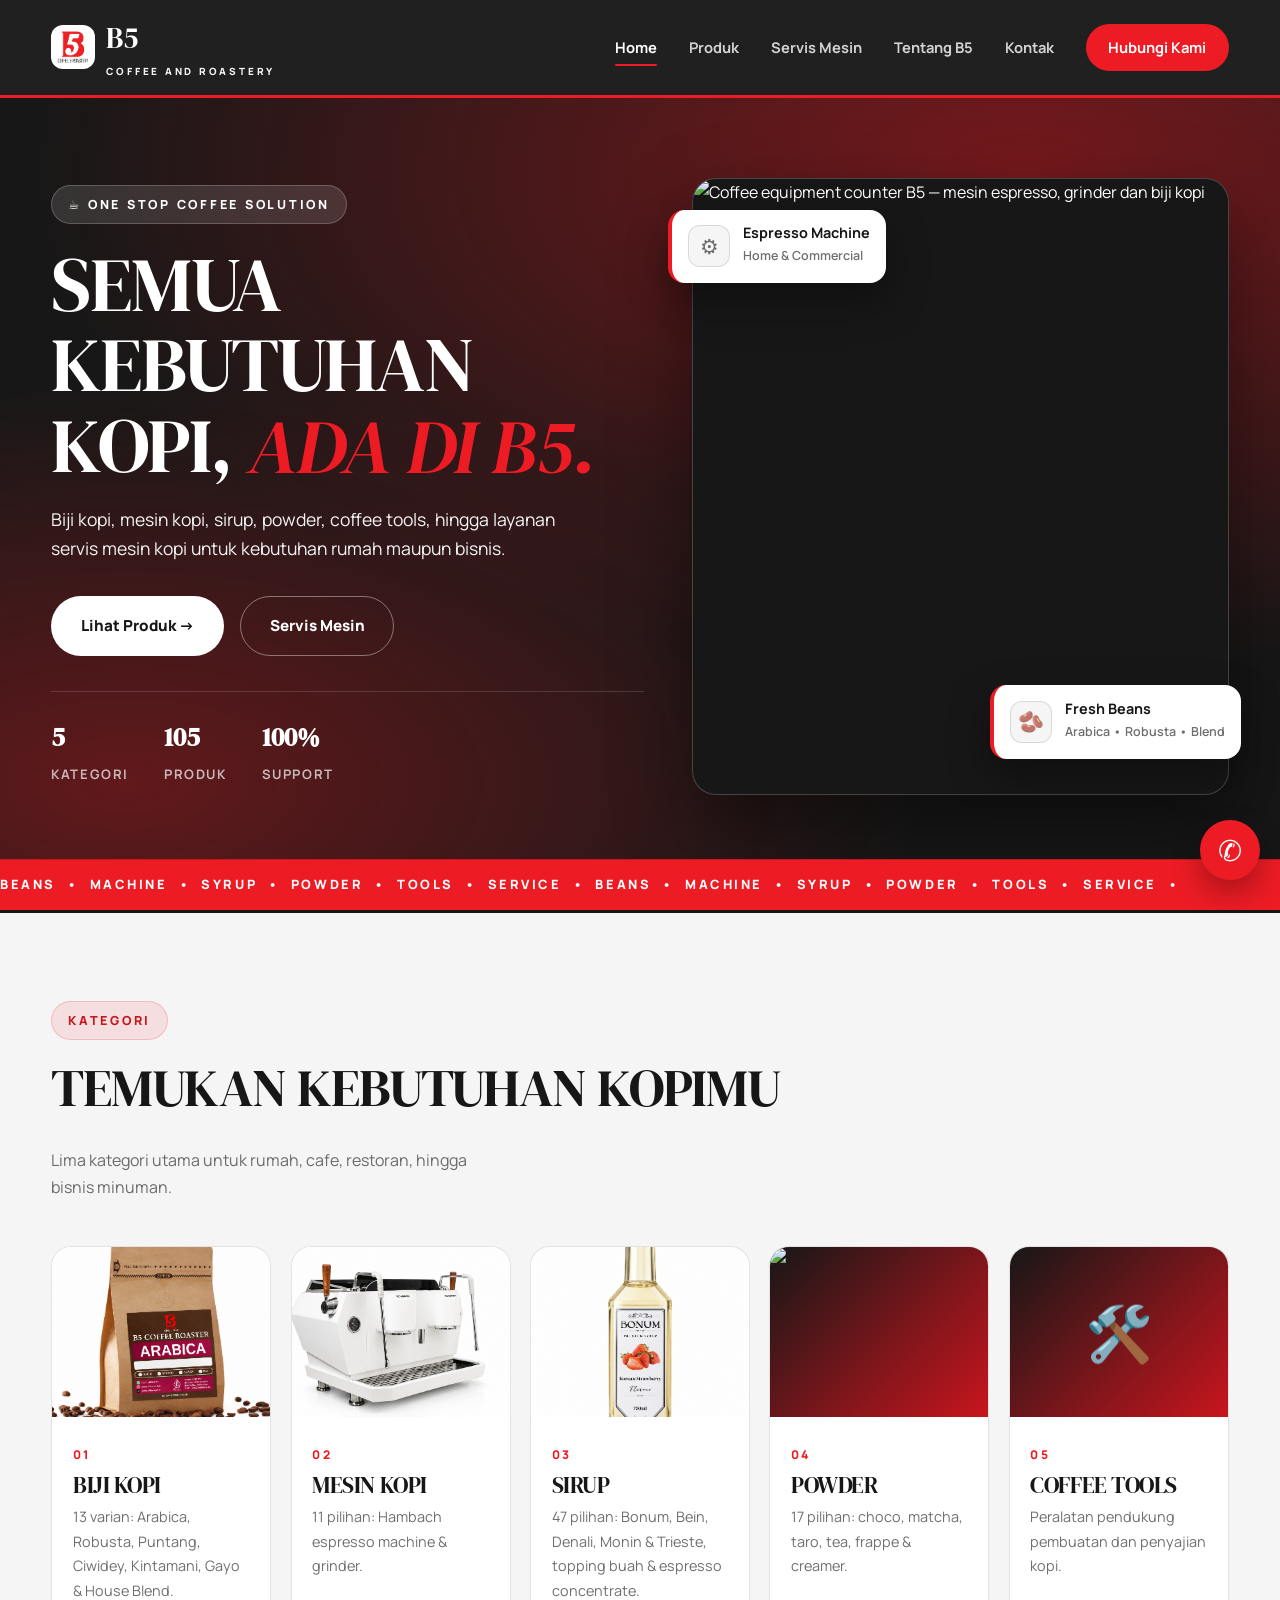
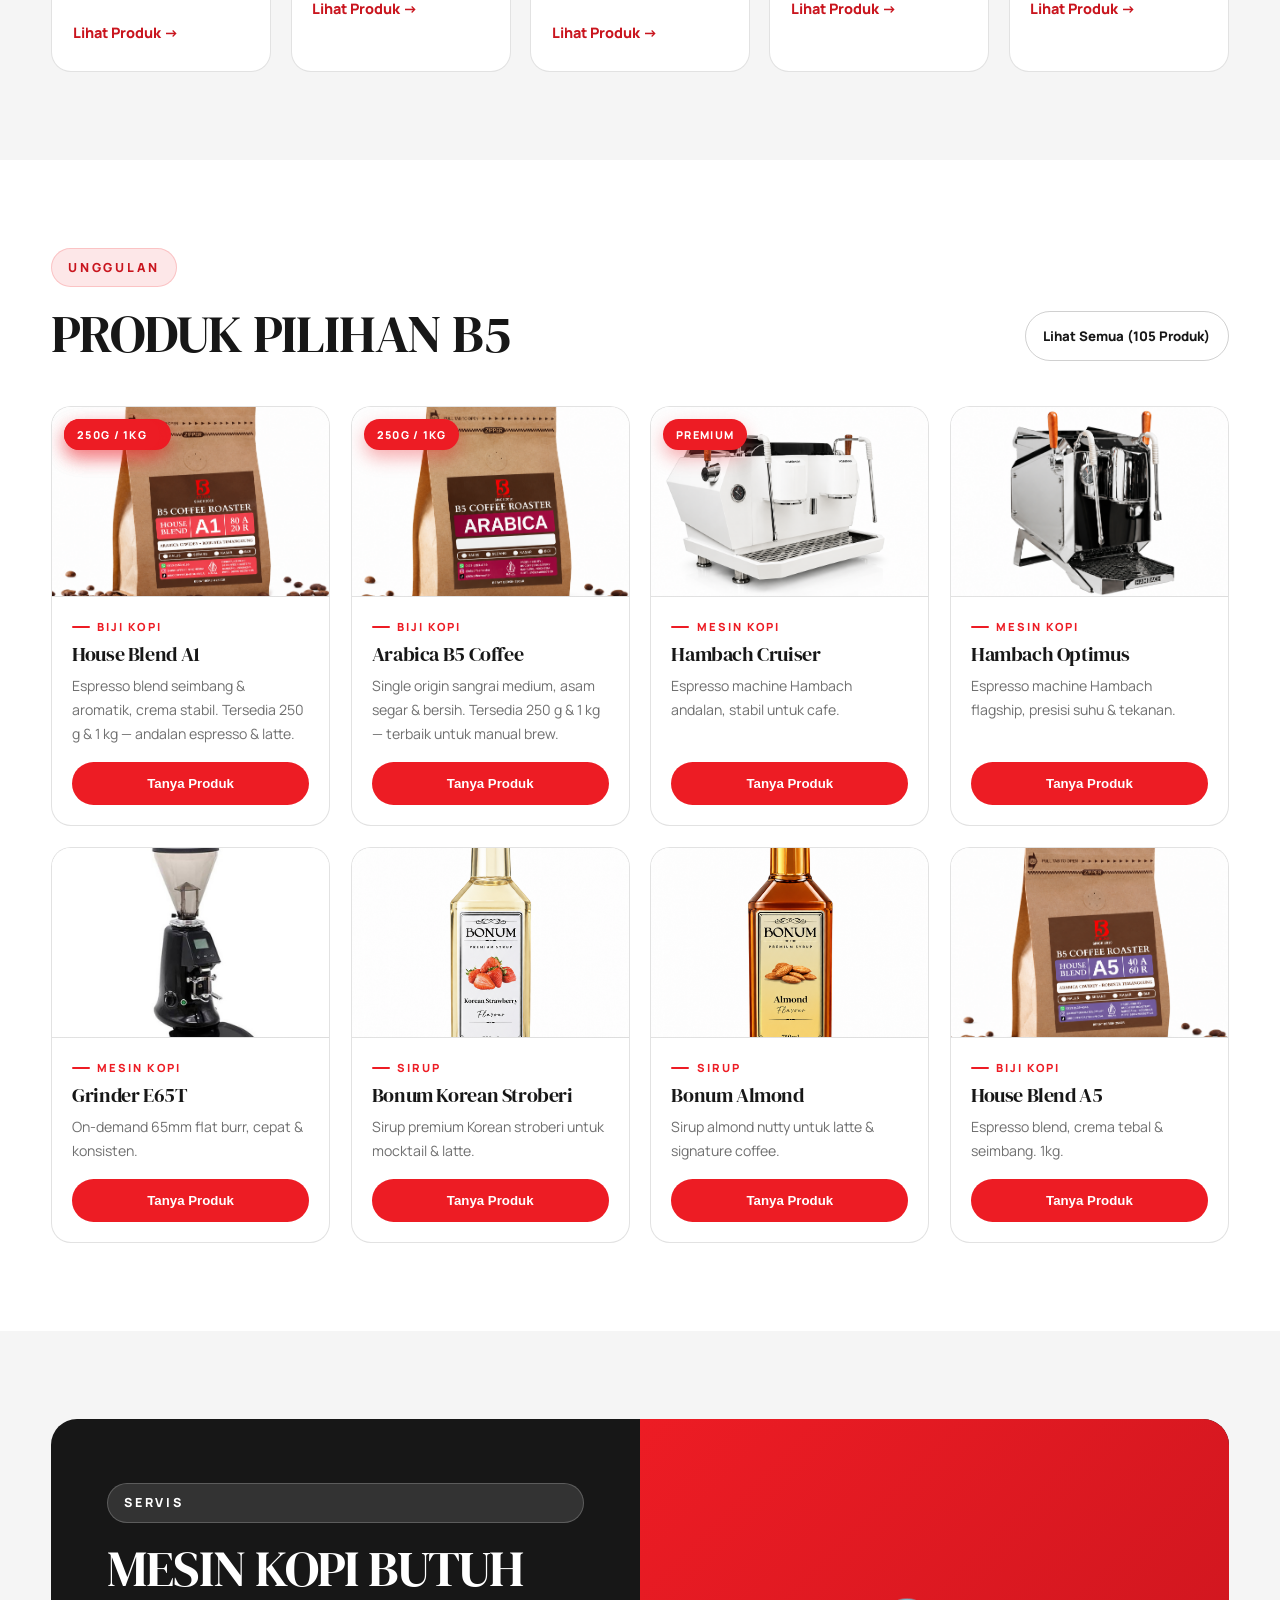
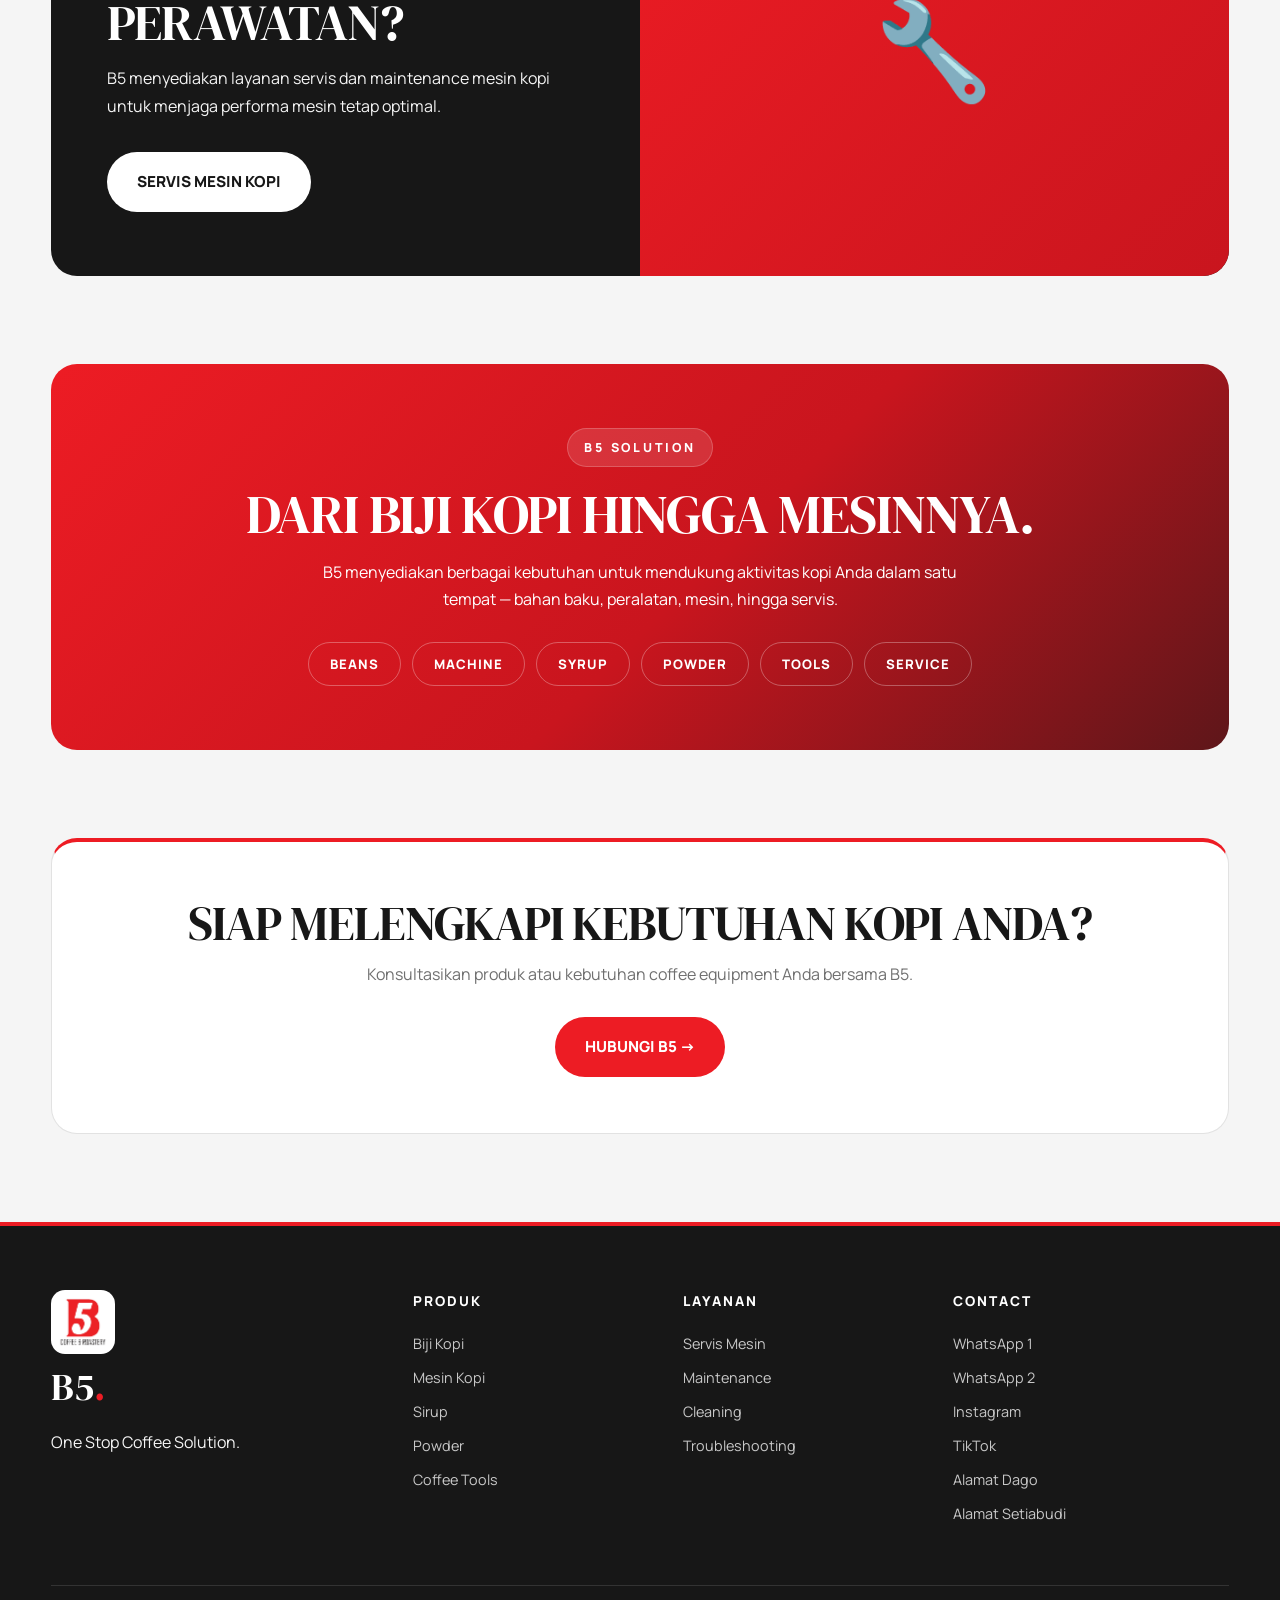
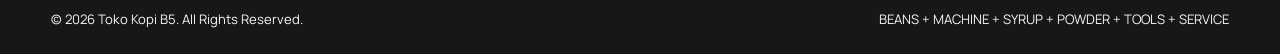
==== commit 68d9e76f: "index Updated product details and added new categories in the HTML structure." ====
--- a/index.html
+++ b/index.html
@@ -22,7 +22,7 @@
 <h1>SEMUA KEBUTUHAN KOPI, <span>ADA DI B5.</span></h1>
 <p class="sub">Biji kopi, mesin kopi, sirup, powder, coffee tools, hingga layanan servis mesin kopi untuk kebutuhan rumah maupun bisnis.</p>
 <div class="hero-btns"><a href="produk.html" class="btn btn-light">Lihat Produk →</a><a href="servis.html" class="btn btn-outline-light">Servis Mesin</a></div>
-<div class="hero-stats"><div><b>5</b><span>KATEGORI</span></div><div><b>41</b><span>PRODUK</span></div><div><b>100%</b><span>SUPPORT</span></div></div>
+<div class="hero-stats"><div><b>5</b><span>KATEGORI</span></div><div><b>105</b><span>PRODUK</span></div><div><b>100%</b><span>SUPPORT</span></div></div>
 </div>
 <div class="hero-visual reveal visible">
 <img class="hero-img-main" src="https://images.unsplash.com/photo-1442512595331-e89e73853f31?q=80&w=900&auto=format&fit=crop" alt="Coffee equipment counter B5 — mesin espresso, grinder dan biji kopi" loading="eager">
@@ -33,17 +33,17 @@
 <section class="section"><div class="container">
 <div class="sec-head reveal"><div><span class="eyebrow">Kategori</span><h2>TEMUKAN KEBUTUHAN KOPIMU</h2></div><p>Lima kategori utama untuk rumah, cafe, restoran, hingga bisnis minuman.</p></div>
 <div class="cat-grid">
-<article class="cat-card reveal"><div class="cat-img has-photo"><img src="assets/arabica.png" alt="Biji Kopi B5" loading="lazy"></div><div class="body"><span class="num">01</span><h3>BIJI KOPI</h3><p>Pilihan biji kopi untuk espresso, manual brew, dan usaha.</p><a class="link-more" href="produk.html#biji">Lihat Produk →</a></div></article>
+<article class="cat-card reveal"><div class="cat-img has-photo"><img src="assets/arabica.png" alt="Biji Kopi B5" loading="lazy"></div><div class="body"><span class="num">01</span><h3>BIJI KOPI</h3><p>13 varian: Arabica, Robusta, Puntang, Ciwidey, Kintamani, Gayo & House Blend.</p><a class="link-more" href="produk.html#biji">Lihat Produk →</a></div></article>
 <article class="cat-card reveal"><div class="cat-img has-photo"><img src="assets/hcruiser.png" alt="Mesin Kopi Hambach B5" loading="lazy"></div><div class="body"><span class="num">02</span><h3>MESIN KOPI</h3><p>11 pilihan: Hambach espresso machine & grinder.</p><a class="link-more" href="produk.html#mesin">Lihat Produk →</a></div></article>
-<article class="cat-card reveal"><div class="cat-img has-photo"><img src="assets/bonumkoreanstroberi.png" alt="Sirup Bonum B5" loading="lazy"></div><div class="body"><span class="num">03</span><h3>SIRUP</h3><p>12 varian Bonum untuk coffee & mocktail.</p><a class="link-more" href="produk.html#sirup">Lihat Produk →</a></div></article>
-<article class="cat-card reveal"><div class="cat-img" style="background:linear-gradient(135deg,#171717,#C9151E)">🥛</div><div class="body"><span class="num">04</span><h3>POWDER</h3><p>Powder minuman untuk kebutuhan menu cafe.</p><a class="link-more" href="produk.html#powder">Lihat Produk →</a></div></article>
+<article class="cat-card reveal"><div class="cat-img has-photo"><img src="assets/bonumkoreanstroberi.png" alt="Sirup Bonum B5" loading="lazy"></div><div class="body"><span class="num">03</span><h3>SIRUP</h3><p>47 pilihan: Bonum, Bein, Denali, Monin & Trieste, topping buah & espresso concentrate.</p><a class="link-more" href="produk.html#sirup">Lihat Produk →</a></div></article>
+<article class="cat-card reveal"><div class="cat-img has-photo"><img src="assets/Bonum Premium Chocolate Powder Pouch.png" alt="Powder B5" loading="lazy"></div><div class="body"><span class="num">04</span><h3>POWDER</h3><p>17 pilihan: choco, matcha, taro, tea, frappe & creamer.</p><a class="link-more" href="produk.html#powder">Lihat Produk →</a></div></article>
 <article class="cat-card reveal"><div class="cat-img" style="background:linear-gradient(135deg,#171717,#C9151E)">🛠️</div><div class="body"><span class="num">05</span><h3>COFFEE TOOLS</h3><p>Peralatan pendukung pembuatan dan penyajian kopi.</p><a class="link-more" href="produk.html#tools">Lihat Produk →</a></div></article>
 </div></div></section>
 <section class="section section-cream"><div class="container">
-<div class="sec-head reveal"><div><span class="eyebrow">Unggulan</span><h2>PRODUK PILIHAN B5</h2></div><a href="produk.html" class="btn btn-ghost btn-sm" style="flex:none">Lihat Semua (41 Produk)</a></div>
+<div class="sec-head reveal"><div><span class="eyebrow">Unggulan</span><h2>PRODUK PILIHAN B5</h2></div><a href="produk.html" class="btn btn-ghost btn-sm" style="flex:none">Lihat Semua (105 Produk)</a></div>
 <div class="prod-grid">
-<article class="prod-card reveal"><div class="prod-img has-photo"><img src="assets/houseblenda1.png" alt="House Blend A1 B5" loading="lazy"><span class="prod-badge">Best Seller</span></div><div class="body"><span class="pkat">Biji Kopi</span><h3>House Blend A1</h3><p>Espresso blend A1, seimbang & aromatik. 1kg.</p><div class="prod-foot"><button class="btn btn-primary btn-sm" onclick="tanyaProduk('House Blend A1')">Tanya Produk</button></div></div></article>
-<article class="prod-card reveal"><div class="prod-img has-photo"><img src="assets/arabica.png" alt="Arabica B5 Coffee" loading="lazy"></div><div class="body"><span class="pkat">Biji Kopi</span><h3>Arabica B5 Coffee</h3><p>Single origin arabica pilihan, sangrai medium. 1kg.</p><div class="prod-foot"><button class="btn btn-primary btn-sm" onclick="tanyaProduk('Arabica B5 Coffee')">Tanya Produk</button></div></div></article>
+<article class="prod-card reveal"><div class="prod-img has-photo"><img src="assets/houseblenda1.png" alt="House Blend A1 B5" loading="lazy"><span class="prod-badge">Best Seller</span><span class="prod-badge weight">250g / 1kg</span></div><div class="body"><span class="pkat">Biji Kopi</span><h3>House Blend A1</h3><p>Espresso blend seimbang & aromatik, crema stabil. Tersedia 250 g & 1 kg — andalan espresso & latte.</p><div class="prod-foot"><button class="btn btn-primary btn-sm" onclick="tanyaProduk('House Blend A1')">Tanya Produk</button></div></div></article>
+<article class="prod-card reveal"><div class="prod-img has-photo"><img src="assets/arabica.png" alt="Arabica B5 Coffee" loading="lazy"><span class="prod-badge weight">250g / 1kg</span></div><div class="body"><span class="pkat">Biji Kopi</span><h3>Arabica B5 Coffee</h3><p>Single origin sangrai medium, asam segar & bersih. Tersedia 250 g & 1 kg — terbaik untuk manual brew.</p><div class="prod-foot"><button class="btn btn-primary btn-sm" onclick="tanyaProduk('Arabica B5 Coffee')">Tanya Produk</button></div></div></article>
 <article class="prod-card reveal"><div class="prod-img has-photo"><img src="assets/hcruiser.png" alt="Hambach Cruiser Espresso Machine" loading="lazy"><span class="prod-badge">Premium</span></div><div class="body"><span class="pkat">Mesin Kopi</span><h3>Hambach Cruiser</h3><p>Espresso machine Hambach andalan, stabil untuk cafe.</p><div class="prod-foot"><button class="btn btn-primary btn-sm" onclick="tanyaProduk('Hambach Cruiser')">Tanya Produk</button></div></div></article>
 <article class="prod-card reveal"><div class="prod-img has-photo"><img src="assets/hoptimus.png" alt="Hambach Optimus Espresso Machine" loading="lazy"></div><div class="body"><span class="pkat">Mesin Kopi</span><h3>Hambach Optimus</h3><p>Espresso machine Hambach flagship, presisi suhu & tekanan.</p><div class="prod-foot"><button class="btn btn-primary btn-sm" onclick="tanyaProduk('Hambach Optimus')">Tanya Produk</button></div></div></article>
 <article class="prod-card reveal"><div class="prod-img has-photo"><img src="assets/e65t.jpg" alt="Grinder E65T" loading="lazy"></div><div class="body"><span class="pkat">Mesin Kopi</span><h3>Grinder E65T</h3><p>On-demand 65mm flat burr, cepat & konsisten.</p><div class="prod-foot"><button class="btn btn-primary btn-sm" onclick="tanyaProduk('Grinder E65T')">Tanya Produk</button></div></div></article>
